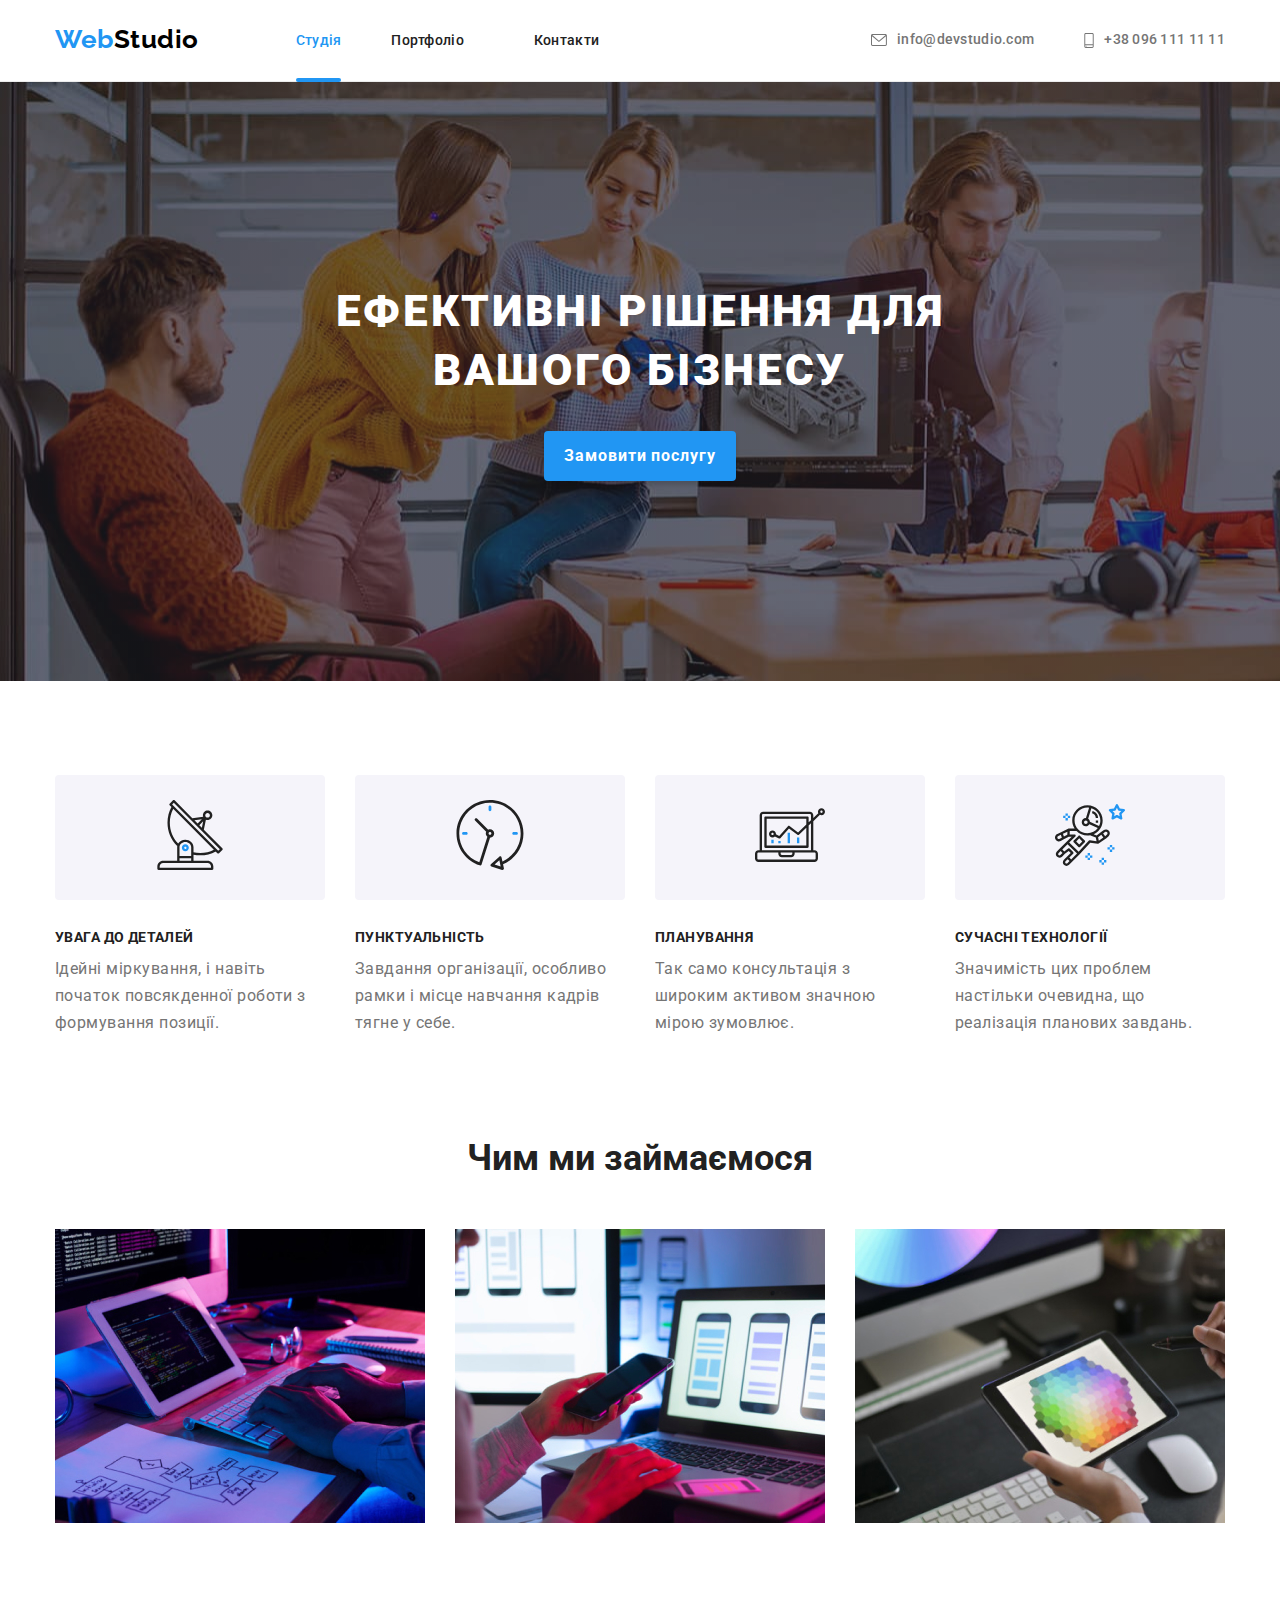
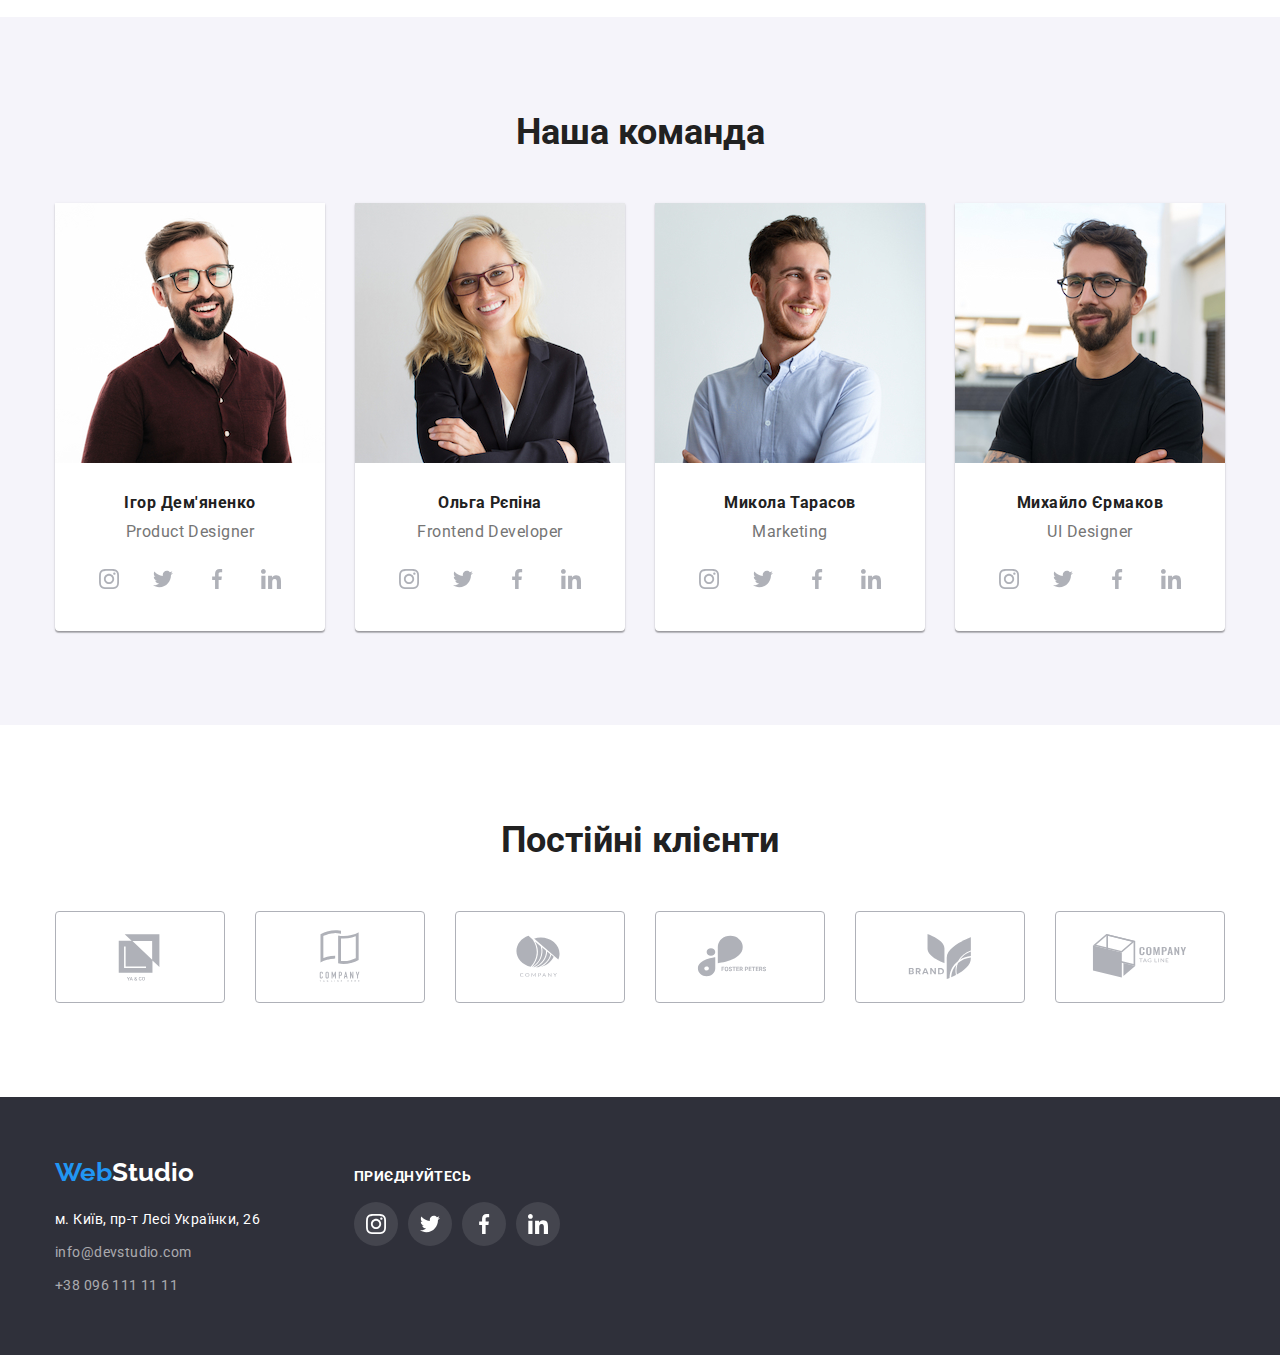
==== index.html @ d39fd20f "add files" ====
<!DOCTYPE html>
<html lang="uk">
  <head>
    <meta charset="UTF-8" />
    <meta http-equiv="X-UA-Compatible" content="IE=edge" />
    <meta name="viewport" content="width=device-width, initial-scale=1.0" />
    <link rel="preconnect" href="https://fonts.googleapis.com" />
    <link rel="preconnect" href="https://fonts.gstatic.com" crossorigin />
    <link
      href="https://fonts.googleapis.com/css2?family=Raleway:wght@700&family=Roboto:wght@400;500;700;900&display=swap"
      rel="stylesheet"
    />
    <link
      rel="stylesheet"
      href="https://cdnjs.cloudflare.com/ajax/libs/modern-normalize/1.1.0/modern-normalize.min.css"
    />
    <link rel="stylesheet" type="text/css" href="./css/styles.css" />
    <title>Document</title>
  </head>

  <body>
    <!--Header block-->
    <header class="header">
      <div class="container header-block">
        <!--Nav element-->
        <nav class="header-nav">
          <a class="header-logotype decoration" href="./index.html">
            Web<span class="logotype-first">Studio</span>
          </a>

          <ul class="header-menu header-list">
            <li class="header-item">
              <a href="./index.html" class="header-link link decoration current"> Студія </a>
            </li>
            <li class="header-item">
              <a href="./portfolio.html" class="header-link link decoration"> Портфоліо </a>
            </li>
            <li class="header-item">
              <a href="" class="header-link link decoration"> Контакти </a>
            </li>
          </ul>
        </nav>

        <!--Contacts information-->
        <ul class="header-list">
          <li class="header-item">
            <a href="mailto:info@devstudio.com" class="header-contact decoration">
              <svg class="header-icon-envelope">
                <use href="./images/icons/sprite.svg#envelope"></use>
              </svg>
              info@devstudio.com
            </a>
          </li>
          <li class="header-item">
            <a href="tel:+380961111111" class="header-contact decoration">
              <svg class="header-icon-smartphone">
                <use href="./images/icons/sprite.svg#smartphone"></use>
              </svg>
              +38 096 111 11 11
            </a>
          </li>
        </ul>
      </div>
    </header>

    <!--Main block-->
    <main>
      <!--Hero section-->
      <section class="hero">
        <div class="container hero-container">
          <h2 class="hero-heading">Ефективні рішення для вашого бізнесу</h2>
          <button class="hero-button" data-modal-open type="button">Замовити послугу</button>
        </div>
      </section>

      <!-- Main section -->
      <section class="advantage">
        <!-- Will be hidden -->
        <h2 class="visually-hidden">Переваги</h2>

        <!-- Advantage block-->
        <div class="container">
          <ul class="advantage-list">
            <li class="advantage-item">
              <div class="advantage-container">
                <svg class="advantage-icon">
                  <use href="./images/icons/sprite.svg#antenna"></use>
                </svg>
              </div>
              <h3 class="advantage-header">УВАГА ДО ДЕТАЛЕЙ</h3>
              <p class="advantage-description">
                Ідейні міркування, і навіть початок повсякденної роботи з формування позиції.
              </p>
            </li>
            <li class="advantage-item">
              <div class="advantage-container">
                <svg class="advantage-icon">
                  <use href="./images/icons/sprite.svg#clock"></use>
                </svg>
              </div>
              <h3 class="advantage-header">ПУНКТУАЛЬНІСТЬ</h3>
              <p class="advantage-description">
                Завдання організації, особливо рамки і місце навчання кадрів тягне у себе.
              </p>
            </li>
            <li class="advantage-item">
              <div class="advantage-container">
                <svg class="advantage-icon">
                  <use href="./images/icons/sprite.svg#diagram"></use>
                </svg>
              </div>
              <h3 class="advantage-header">ПЛАНУВАННЯ</h3>
              <p class="advantage-description">
                Так само консультація з широким активом значною мірою зумовлює.
              </p>
            </li>
            <li class="advantage-item">
              <div class="advantage-container">
                <svg class="advantage-icon">
                  <use href="./images/icons/sprite.svg#astronaut"></use>
                </svg>
              </div>
              <h3 class="advantage-header">СУЧАСНІ ТЕХНОЛОГІЇ</h3>
              <p class="advantage-description">
                Значимість цих проблем настільки очевидна, що реалізація планових завдань.
              </p>
            </li>
          </ul>
        </div>
      </section>

      <!-- Examples section -->
      <section class="examples">
        <div class="container">
          <h2 class="section-head examples-head">Чим ми займаємося</h2>

          <ul class="examples-list">
            <li class="examples-item">
              <img
                src="./images/index/box-1.jpg"
                alt="The people writing a code"
                width="370"
                height="294"
              />
            </li>
            <li class="examples-item">
              <img
                src="./images/index/box-2.jpg"
                alt="The people choosing a layout"
                width="370"
                height="294"
              />
            </li>
            <li class="examples-item">
              <img
                src="./images/index/box-3.jpg"
                alt="The people selecting a color"
                width="370"
                height="294"
              />
            </li>
          </ul>
        </div>
      </section>

      <!--Team block-->
      <section class="team">
        <div class="container">
          <h2 class="section-head team-head">Наша команда</h2>

          <ul class="team-list">
            <li class="team-biography">
              <img
                src="./images/index/ph-1.jpg"
                alt="Photo by Christopher Walker"
                width="270"
                height="260"
                class="team-photo"
              />
              <div class="biography-block">
                <h3 class="biography-head">Ігор Дем'яненко</h3>
                <p class="biography-description">Product Designer</p>
                <ul class="social-list">
                  <li class="social-item">
                    <a class="social-link" href="">
                      <svg class="social-icon">
                        <use href="./images/icons/sprite.svg#instagram"></use>
                      </svg>
                    </a>
                  </li>
                  <li class="social-item">
                    <a class="social-link" href="">
                      <svg class="social-icon">
                        <use href="./images/icons/sprite.svg#twitter"></use>
                      </svg>
                    </a>
                  </li>
                  <li class="social-item">
                    <a class="social-link" href="">
                      <svg class="social-icon facebook">
                        <use href="./images/icons/sprite.svg#facebook"></use>
                      </svg>
                    </a>
                  </li>
                  <li class="social-item">
                    <a class="social-link" href="">
                      <svg class="social-icon">
                        <use href="./images/icons/sprite.svg#linkedin"></use>
                      </svg>
                    </a>
                  </li>
                </ul>
              </div>
            </li>
            <li class="team-biography">
              <img
                src="./images/index/ph-2.jpg"
                alt="Photo by Kylie Evans"
                width="270"
                height="260"
                class="team-photo"
              />
              <div class="biography-block">
                <h3 class="biography-head">Ольга Рєпіна</h3>
                <p class="biography-description">Frontend Developer</p>
                <ul class="social-list">
                  <li class="social-item">
                    <a class="social-link" href="">
                      <svg class="social-icon">
                        <use href="./images/icons/sprite.svg#instagram"></use>
                      </svg>
                    </a>
                  </li>
                  <li class="social-item">
                    <a class="social-link" href="">
                      <svg class="social-icon">
                        <use href="./images/icons/sprite.svg#twitter"></use>
                      </svg>
                    </a>
                  </li>
                  <li class="social-item">
                    <a class="social-link" href="">
                      <svg class="social-icon facebook">
                        <use href="./images/icons/sprite.svg#facebook"></use>
                      </svg>
                    </a>
                  </li>
                  <li class="social-item">
                    <a class="social-link" href="">
                      <svg class="social-icon">
                        <use href="./images/icons/sprite.svg#linkedin"></use>
                      </svg>
                    </a>
                  </li>
                </ul>
              </div>
            </li>
            <li class="team-biography">
              <img
                src="./images/index/ph-3.jpg"
                alt="Photo by  Ryan Harris"
                width="270"
                height="260"
                class="team-photo"
              />
              <div class="biography-block">
                <h3 class="biography-head">Микола Тарасов</h3>
                <p class="biography-description">Marketing</p>
                <ul class="social-list">
                  <li class="social-item">
                    <a class="social-link" href="">
                      <svg class="social-icon">
                        <use href="./images/icons/sprite.svg#instagram"></use>
                      </svg>
                    </a>
                  </li>
                  <li class="social-item">
                    <a class="social-link" href="">
                      <svg class="social-icon">
                        <use href="./images/icons/sprite.svg#twitter"></use>
                      </svg>
                    </a>
                  </li>
                  <li class="social-item">
                    <a class="social-link" href="">
                      <svg class="social-icon facebook">
                        <use href="./images/icons/sprite.svg#facebook"></use>
                      </svg>
                    </a>
                  </li>
                  <li class="social-item">
                    <a class="social-link" href="">
                      <svg class="social-icon">
                        <use href="./images/icons/sprite.svg#linkedin"></use>
                      </svg>
                    </a>
                  </li>
                </ul>
              </div>
            </li>
            <li class="team-biography">
              <img
                src="./images/index/ph-4.jpg"
                alt="Photo by Tyler Moore"
                width="270"
                height="260"
                class="team-photo"
              />
              <div class="biography-block">
                <h3 class="biography-head">Михайло Єрмаков</h3>
                <p class="biography-description">UI Designer</p>
                <ul class="social-list">
                  <li class="social-item">
                    <a class="social-link" href="">
                      <svg class="social-icon">
                        <use href="./images/icons/sprite.svg#instagram"></use>
                      </svg>
                    </a>
                  </li>
                  <li class="social-item">
                    <a class="social-link" href="">
                      <svg class="social-icon">
                        <use href="./images/icons/sprite.svg#twitter"></use>
                      </svg>
                    </a>
                  </li>
                  <li class="social-item">
                    <a class="social-link" href="">
                      <svg class="social-icon facebook">
                        <use href="./images/icons/sprite.svg#facebook"></use>
                      </svg>
                    </a>
                  </li>
                  <li class="social-item">
                    <a class="social-link" href="">
                      <svg class="social-icon">
                        <use href="./images/icons/sprite.svg#linkedin"></use>
                      </svg>
                    </a>
                  </li>
                </ul>
              </div>
            </li>
          </ul>
        </div>
      </section>

      <!-- Постійні клієнти -->
      <section class="clients">
        <div class="container">
          <h2 class="section-head clients-head">Постійні клієнти</h2>
          <ul class="clients-list">
            <li class="clients-item">
              <a class="clients-link" href="">
                <svg class="clients-icon">
                  <use href="./images/icons/sprite.svg#logo-0"></use>
                </svg>
              </a>
            </li>
            <li class="clients-item">
              <a class="clients-link" href="">
                <svg class="clients-icon">
                  <use href="./images/icons/sprite.svg#logo-1"></use>
                </svg>
              </a>
            </li>
            <li class="clients-item">
              <a class="clients-link" href="">
                <svg class="clients-icon">
                  <use href="./images/icons/sprite.svg#logo-2"></use>
                </svg>
              </a>
            </li>
            <li class="clients-item">
              <a class="clients-link" href="">
                <svg class="clients-icon">
                  <use href="./images/icons/sprite.svg#logo-3"></use>
                </svg>
              </a>
            </li>
            <li class="clients-item">
              <a class="clients-link" href="">
                <svg class="clients-icon">
                  <use href="./images/icons/sprite.svg#logo-4"></use>
                </svg>
              </a>
            </li>
            <li class="clients-item">
              <a class="clients-link" href="">
                <svg class="clients-icon">
                  <use href="./images/icons/sprite.svg#logo-5"></use>
                </svg>
              </a>
            </li>
          </ul>
        </div>
      </section>
    </main>

    <!--Footer block-->
    <footer>
      <div class="container footer-block">
        <div class="footer-address-block">
          <a class="footer-logotype decoration" href="./index.html">
            Web<span class="logotype-second">Studio</span>
          </a>

          <address class="footer-address">
            <ul class="adress-list">
              <li class="adress-item">
                <a
                  class="footer-location decoration"
                  href="https://goo.gl/maps/hc71Jy3B3NvGoyVb9"
                  target="_blank"
                  rel="noopener noreferrer"
                >
                  м. Київ, пр-т Лесі Українки, 26
                </a>
              </li>
              <li class="adress-item">
                <a class="footer-contacts decoration" href="mailto:info@devstudio.com">
                  info@devstudio.com
                </a>
              </li>
              <li class="adress-item">
                <a class="footer-contacts decoration" href="tel:+380961111111">
                  +38 096 111 11 11
                </a>
              </li>
            </ul>
          </address>
        </div>

        <div>
          <p class="footer-exhortation">приєднуйтесь</p>

          <ul class="footer-list">
            <li class="footer-item">
              <a class="footer-link" href="">
                <svg class="footer-icon">
                  <use href="./images/icons/sprite.svg#instagram"></use>
                </svg>
              </a>
            </li>
            <li class="footer-item">
              <a class="footer-link" href="">
                <svg class="footer-icon">
                  <use href="./images/icons/sprite.svg#twitter"></use>
                </svg>
              </a>
            </li>
            <li class="footer-item">
              <a class="footer-link" href="">
                <svg class="footer-icon facebook">
                  <use href="./images/icons/sprite.svg#facebook"></use>
                </svg>
              </a>
            </li>
            <li class="footer-item">
              <a class="footer-link" href="">
                <svg class="footer-icon">
                  <use href="./images/icons/sprite.svg#linkedin"></use>
                </svg>
              </a>
            </li>
          </ul>
        </div>
      </div>
    </footer>
    <div class="backdrop is-hiden" data-modal>
      <div class="modal">
        <p>
          Lorem ipsum dolor sit, amet consectetur adipisicing elit. Rem est doloremque eum ab
          accusamus laboriosam doloribus saepe iusto sapiente sunt commodi libero dolore vel, veniam
          omnis perferendis aut. Temporibus, illo?
        </p>
        <button data-modal-close>Закрити</button>
      </div>
    </div>
    <script src="./js/modal.js"></script>
  </body>
</html>
---- css/styles.css ----
/* line color #ECECEC */
:root {
  --main-background: #ffffff;
  --title-background: #2f303a;
  --section-background: #f5f4fa;
  --main-text: #212121;
  --links-hower: #2196f3;
  --descripting-text: #757575;
  --logotype-second-color: #000000;
  --contact_text: rgba(255, 255, 255, 0.6);
}

*,
*::before,
*::after {
  box-sizing: border-box;
}

h1,
h2,
h3,
h4,
p {
  margin-top: 0;
  margin-bottom: 0;
}

ol,
ul {
  margin-top: 0;
  margin-bottom: 0;
  padding-left: 0;
}

img {
  display: block;
}

/* Main preset */
body {
  background-color: var(--main-background);
  color: var(--main-text);
  font-family: Roboto, sans-serif;
}

.container {
  width: 1200px;
  padding-left: 15px;
  padding-right: 15px;
  margin-right: auto;
  margin-left: auto;
}

.section-head {
  font-size: 36px;
  line-height: 1.17;
  text-align: center;
}

.decoration {
  text-decoration: none;
}

.header-menu,
.header-list,
.advantage-list,
.examples-list,
.team-list,
.filter,
.projects-list,
.footer-list,
.biography-icon-list,
.social-list,
.clients-list,
.footer-list,
.adress-list {
  list-style: none;
}

.visually-hidden {
  position: absolute;
  width: 1px;
  height: 1px;
  margin: -1px;
  border: 0;
  padding: 0;

  white-space: nowrap;
  clip-path: inset(100%);
  clip: rect(0 0 0 0);
  overflow: hidden;
}

/* Header block styles */
.header {
  border-bottom: 1px solid #ececec;
}

.header-block {
  display: flex;
  align-items: center;
  justify-content: space-between;
}

.header-nav {
  display: flex;
  align-items: center;
}

.header-logotype {
  margin-right: 97px;
  padding-top: 24px;
  padding-bottom: 25px;

  letter-spacing: 0.02em;
  font-size: 14px;
  line-height: 1.14;
}

.header-logotype,
.footer-logotype {
  color: var(--links-hower);
  font-family: Raleway, sans-serif;
  font-weight: 700;
  font-size: 26px;
  line-height: 1.19;
}

.header-logotype > .logotype-first {
  color: var(--logotype-second-color);
}

.header-menu,
.header-list {
  display: flex;
}

.header-menu .link {
  display: block;
  padding-top: 32px;
  padding-bottom: 32px;
  color: inherit;
  font-weight: 500;
  letter-spacing: 0.02em;
}

.header-item:first-child {
  margin-right: 53px;
}

.header-item:nth-child(2) {
  margin-right: 70px;
}

.header-item:last-child {
  margin-right: auto;
}

.header-item {
  display: inline-block;
}

.header-link {
  font-size: 14px;
  line-height: 1.19;
  position: relative;
  transition: color 250ms cubic-bezier(0.4, 0, 0.2, 1);
}

.header-contact {
  display: inline-flex;
  align-items: center;
  color: var(--descripting-text);
  font-weight: 500;
  padding-top: 32px;
  padding-bottom: 32px;

  letter-spacing: 0.02em;
  font-size: 14px;
  line-height: 1.14;
}

.header-item:first-child {
  margin-right: 50px;
}

.header-icon-envelope {
  width: 16px;
  height: 12px;
  margin-right: 10px;
  fill: var(--descripting-text);
}

.header-icon-smartphone {
  width: 10px;
  height: 15px;
  margin-right: 10px;
  fill: var(--descripting-text);
}

.header-contact:hover .header-icon-envelope,
.header-contact:focus .header-icon-envelope,
.header-contact:hover .header-icon-smartphone,
.header-contact:focus .header-icon-smartphone,
.clients-link:hover .clients-icon,
.clients-link:focus .clients-icon {
  fill: var(--links-hower);
  transition: fill 250ms cubic-bezier(0.4, 0, 0.2, 1);
}

.header-nav .link:hover,
.header-nav .link:focus,
.header-link.current,
.header-contacts .link:hover,
.header-contacts .link:focus,
.footer-contacts:hover,
.footer-contacts:focus,
.header-contact:hover,
.header-contact:focus {
  color: var(--links-hower);
  transition: color 250ms cubic-bezier(0.4, 0, 0.2, 1);
}

.header-link.current::after {
  content: '';
  width: 100%;
  height: 4px;
  border-radius: 2px;
  background-color: var(--links-hower);
  position: absolute;
  left: 0;
  bottom: -1px;
}

.header-link:hover::after,
.header-link:focus::after {
  content: '';
  width: 100%;
  height: 4px;
  border-radius: 2px;
  background-color: var(--links-hower);
  position: absolute;
  left: 0;
  bottom: -1px;
  transition: color 250ms cubic-bezier(0.4, 0, 0.2, 1),
    background-color 250ms cubic-bezier(0.4, 0, 0.2, 1), border 250ms cubic-bezier(0.4, 0, 0.2, 1);
}

/* Main block Hero section styles */

.hero {
  display: block;
  background-color: var(--title-background);
  background-image: linear-gradient(to right, rgba(47, 48, 58, 0.4), rgba(47, 48, 58, 0.4)),
    url('../images/index/img.jpg');
  margin-right: auto;
  margin-left: auto;

  max-width: 1600px;
  color: var(--main-background);
  padding-top: 200px;
  padding-bottom: 200px;
  text-align: center;
}

.hero-container {
  justify-content: center;
}

.hero-heading {
  margin-left: auto;
  margin-right: auto;
  justify-content: center;
  text-align: center;
  max-width: 700px;
  margin-bottom: 30px;
  font-weight: 900;
  font-size: 44px;
  line-height: 1.36;
  letter-spacing: 0.06em;
  text-transform: uppercase;
}

.hero-button {
  border: var(--links-hower);
  border-radius: 4px;
  padding: 10px 20px;
  color: var(--main-background);
  background-color: var(--links-hower);
  font-weight: 700;
  font-size: 16px;
  line-height: 1.88;
  letter-spacing: 0.06em;
  box-shadow: 0px 4px 4px rgba(0, 0, 0, 0.15);
  cursor: pointer;
}

.hero-button:hover,
.hero-button:focus {
  background-color: #188ce8;
  transition: background-color 250ms cubic-bezier(0.4, 0, 0.2, 1);
}

/* Main block Advantage section styles */
.advantage {
  padding-top: 94px;
  padding-bottom: 100px;
}

.advantage-list {
  display: flex;
}

.advantage-icon {
  width: 70px;
  height: 70px;
}

.advantage-item {
  max-width: 270px;
}

.advantage-container {
  text-align: center;
  max-width: 270px;
  padding-top: 25px;
  padding-bottom: 25px;
  background-color: #f5f4fa;
  border-radius: 4px;
}

.advantage-header {
  margin-bottom: 9px;
  font-weight: 700;
  font-size: inherit;

  letter-spacing: 0.03em;
  font-size: 14px;
  line-height: 1.14;
  text-transform: uppercase;
}

.advantage-description {
  color: var(--descripting-text);
  line-height: 1.71;
  letter-spacing: 0.03em;
}

.advantage-item:not(:last-child) {
  margin-right: 30px;
}
.advantage-container {
  margin-bottom: 30px;
}

/* Main block Examples section styles */

.examples {
  padding-bottom: 94px;
}

.examples-head {
  margin-bottom: 50px;
}

.examples-list {
  display: flex;
}

.examples-item:not(:last-child) {
  margin-right: 30px;
}

/* Team block styles */

.team {
  padding-top: 94px;
  padding-bottom: 94px;
  background-color: var(--section-background);
}

.team-head {
  margin-bottom: 50px;
}

.team-list {
  display: flex;
}

.biography-block {
  padding-top: 30px;
  padding-bottom: 30px;
}

.team-biography {
  background-color: var(--main-background);
  border: 0px 3px 3px 0px;
  box-shadow: 0px 1px 3px rgba(0, 0, 0, 0.12), 0px 1px 1px rgba(0, 0, 0, 0.14),
    0px 2px 1px rgba(0, 0, 0, 0.2);
  border-radius: 0px 0px 4px 4px;
}

.team-biography:not(:last-child) {
  margin-right: 30px;
}

.biography-head {
  margin-bottom: 10px;
  font-size: 16px;
  line-height: 1.19;
  letter-spacing: 0.03em;
  text-align: center;
}

.biography-description {
  color: var(--descripting-text);
  font-size: 16px;
  line-height: 1.19;
  letter-spacing: 0.03em;
  text-align: center;
  margin-bottom: 16px;
}

.social-list {
  display: flex;
  padding-right: 32px;
  padding-left: 32px;
}

.social-item:not(:last-child) {
  margin-right: 10px;
}

.social-link {
  display: flex;
  justify-content: center;
  align-items: center;
  width: 44px;
  height: 44px;
  border-radius: 50%;
}

.social-icon {
  fill: #afb1b8;
  width: 20px;
  height: 20px;
}

.social-link:hover,
.social-link:focus {
  background-color: var(--links-hower);
  transition: background-color 250ms cubic-bezier(0.4, 0, 0.2, 1);
}

.social-link:hover .social-icon,
.social-link:focus .social-icon {
  fill: var(--main-background);
  transition: fill 250ms cubic-bezier(0.4, 0, 0.2, 1);
}

/* Постійні клієнти */
.clients {
  padding-top: 94px;
  padding-bottom: 94px;
}
.clients-head {
  margin-bottom: 50px;
}

.clients-item:not(:last-child) {
  margin-right: 30px;
}

.clients-link:hover,
.clients-link:focus {
  border: 1px solid var(--links-hower);
  transition: border 250ms cubic-bezier(0.4, 0, 0.2, 1);
}

.clients-link {
  width: 170px;
  height: 92px;
  display: flex;
  align-items: center;
  justify-content: center;
  border: 1px solid #afb1b8;
  border-radius: 4px;
  max-width: 170px;
  max-height: 92px;
  outline: transparent;
}

.clients-icon {
  width: 106px;
  height: 60px;
  fill: #afb1b8;
}

.clients-list {
  display: flex;
}

/* Footer section styles */

footer {
  padding-top: 60px;
  padding-bottom: 57px;
  background-color: var(--title-background);
}

.footer-block {
  display: flex;
  align-items: baseline;
  justify-content: flex-start;
}

.footer-logotype > .logotype-second {
  color: var(--main-background);
}

.footer-logotype {
  display: block;
  margin-bottom: 20px;
}

.footer-address-block {
  margin-right: 94px;
}

.footer-location {
  display: block;
  color: var(--main-background);
  font-size: 14px;
  line-height: 1.71;
  letter-spacing: 0.03em;
  margin-bottom: 9px;
  font-style: normal;
}

.footer-contacts {
  display: block;
  color: var(--contact_text);
  font-size: 14px;
  line-height: 1.71;
  font-style: normal;
  letter-spacing: 0.03em;
}

.adress-item:not(:last-child) {
  margin-bottom: 9px;
}

.footer-list {
  display: flex;
}

.footer-item:not(:last-child) {
  margin-right: 10px;
}

.footer-link {
  display: flex;
  justify-content: center;
  align-items: center;
  width: 44px;
  height: 44px;
  border-radius: 50%;
  background-color: rgba(255, 255, 255, 0.1);
}

.footer-icon {
  fill: var(--main-background);
  width: 20px;
  height: 20px;
}

.footer-link:hover,
.footer-link:focus {
  background-color: var(--links-hower);
  transition: background-color 250ms cubic-bezier(0.4, 0, 0.2, 1);
}

.footer-exhortation {
  font-weight: 700;
  font-size: 14px;
  line-height: calc(14 / 16);
  letter-spacing: 0.03em;
  text-transform: uppercase;
  color: var(--main-background);
  margin-bottom: 20px;
}

/* Portfolio buttons  */
.projects-filter {
  border-radius: 4px;
  color: var(--main-text);
  background-color: var(--section-background);
  font-weight: 500;
  font-size: 16px;
  line-height: 1.62;
  letter-spacing: 0.03em;
  /* 1.63 fact */
  text-align: center;
}

.projects-filter:hover,
.projects-filter:focus {
  color: var(--main-background);
  background-color: var(--links-hower);
  box-shadow: 0px 3px 1px rgba(0, 0, 0, 0.1), 0px 1px 2px rgba(0, 0, 0, 0.08),
    0px 2px 2px rgba(0, 0, 0, 0.12);
  transition: background-color 250ms cubic-bezier(0.4, 0, 0.2, 1),
    color 250ms cubic-bezier(0.4, 0, 0.2, 1), box-shadow 250ms cubic-bezier(0.4, 0, 0.2, 1);
}

/* Portfolio main  */
.projects {
  padding-top: 94px;
  padding-bottom: 94px;
}

.filter {
  display: flex;
  justify-content: center;
  margin-bottom: 34px;
}

.projects-filter {
  border-radius: 4px;
  border: var(--descripting-text);
  padding: 6px 27px;
  cursor: pointer;
}

.projects-filter:nth-child(3) {
  padding: 6px 53px;
}

.filter-item:not(:last-child) {
  margin-right: 8px;
}

.projects-list {
  display: flex;
  flex-wrap: wrap;
  gap: 30px;
}

.projects-item {
  width: calc((100% - 2 * 30px) / 3);
}

.project-link:hover .project-block,
.project-link:focus .project-block {
  background-color: #ffffff;
  box-shadow: 0px 1px 1px rgba(0, 0, 0, 0.12), 0px 4px 4px rgba(0, 0, 0, 0.06),
    1px 4px 6px rgba(0, 0, 0, 0.16);
  transition: background-color 250ms cubic-bezier(0.4, 0, 0.2, 1),
    box-shadow 250ms cubic-bezier(0.4, 0, 0.2, 1);
}

.project-link {
  outline: transparent;
}

.description-block {
  padding: 20px 24px;
  border-right: 1px solid #eeeeee;
  border-bottom: 1px solid #eeeeee;
  border-left: 1px solid #eeeeee;
}

.overlay-wrapper {
  position: relative;
  overflow: hidden;
}

.overlay {
  width: 100%;
  height: 100%;
  position: absolute;
  left: 0;
  top: 0;
  background-color: rgba(33, 150, 243, 0.9);
  transform: translateY(100%);
  transition: transform 250ms cubic-bezier(0.4, 0, 0.2, 1);
  padding: 63px 24px;
}

.overlay-description {
  font-weight: 400;
  font-size: 18px;
  line-height: 1.56;
  letter-spacing: 0.03em;
  color: var(--main-background);
}

.project-link:hover .overlay,
.project-link:focus .overlay {
  transform: translateY(0);
}

.portfolio-head {
  margin-bottom: 4px;
  font-weight: 700;
  font-size: 18px;
  line-height: 2;
  letter-spacing: 0.06em;
  color: var(--main-text);
}

.portfolio-description {
  font-size: 16px;
  line-height: 1.88;
  letter-spacing: 0.03em;
  color: var(--descripting-text);
}

/* modal icon */

.backdrop {
  position: fixed;
  top: 0;
  left: 0;
  width: 100vw;
  height: 100vh;
  opacity: 1;
  visibility: visible;
  background-color: rgba(0, 0, 0, 0.2);
  box-shadow: 0px 1px 3px rgba(0, 0, 0, 0.12), 0px 1px 1px rgba(0, 0, 0, 0.14),
    0px 2px 1px rgba(0, 0, 0, 0.2);
  border-radius: 4px;
}

.backdrop.is-hiden {
  visibility: hidden;
  opacity: 0;
  pointer-events: none;
}

.modal {
  position: absolute;
  width: 528px;
  height: 581px;
  background-color: var(--main-background);
  top: 50%;
  left: 50%;
  transform: translate(-50%, -50%);
}
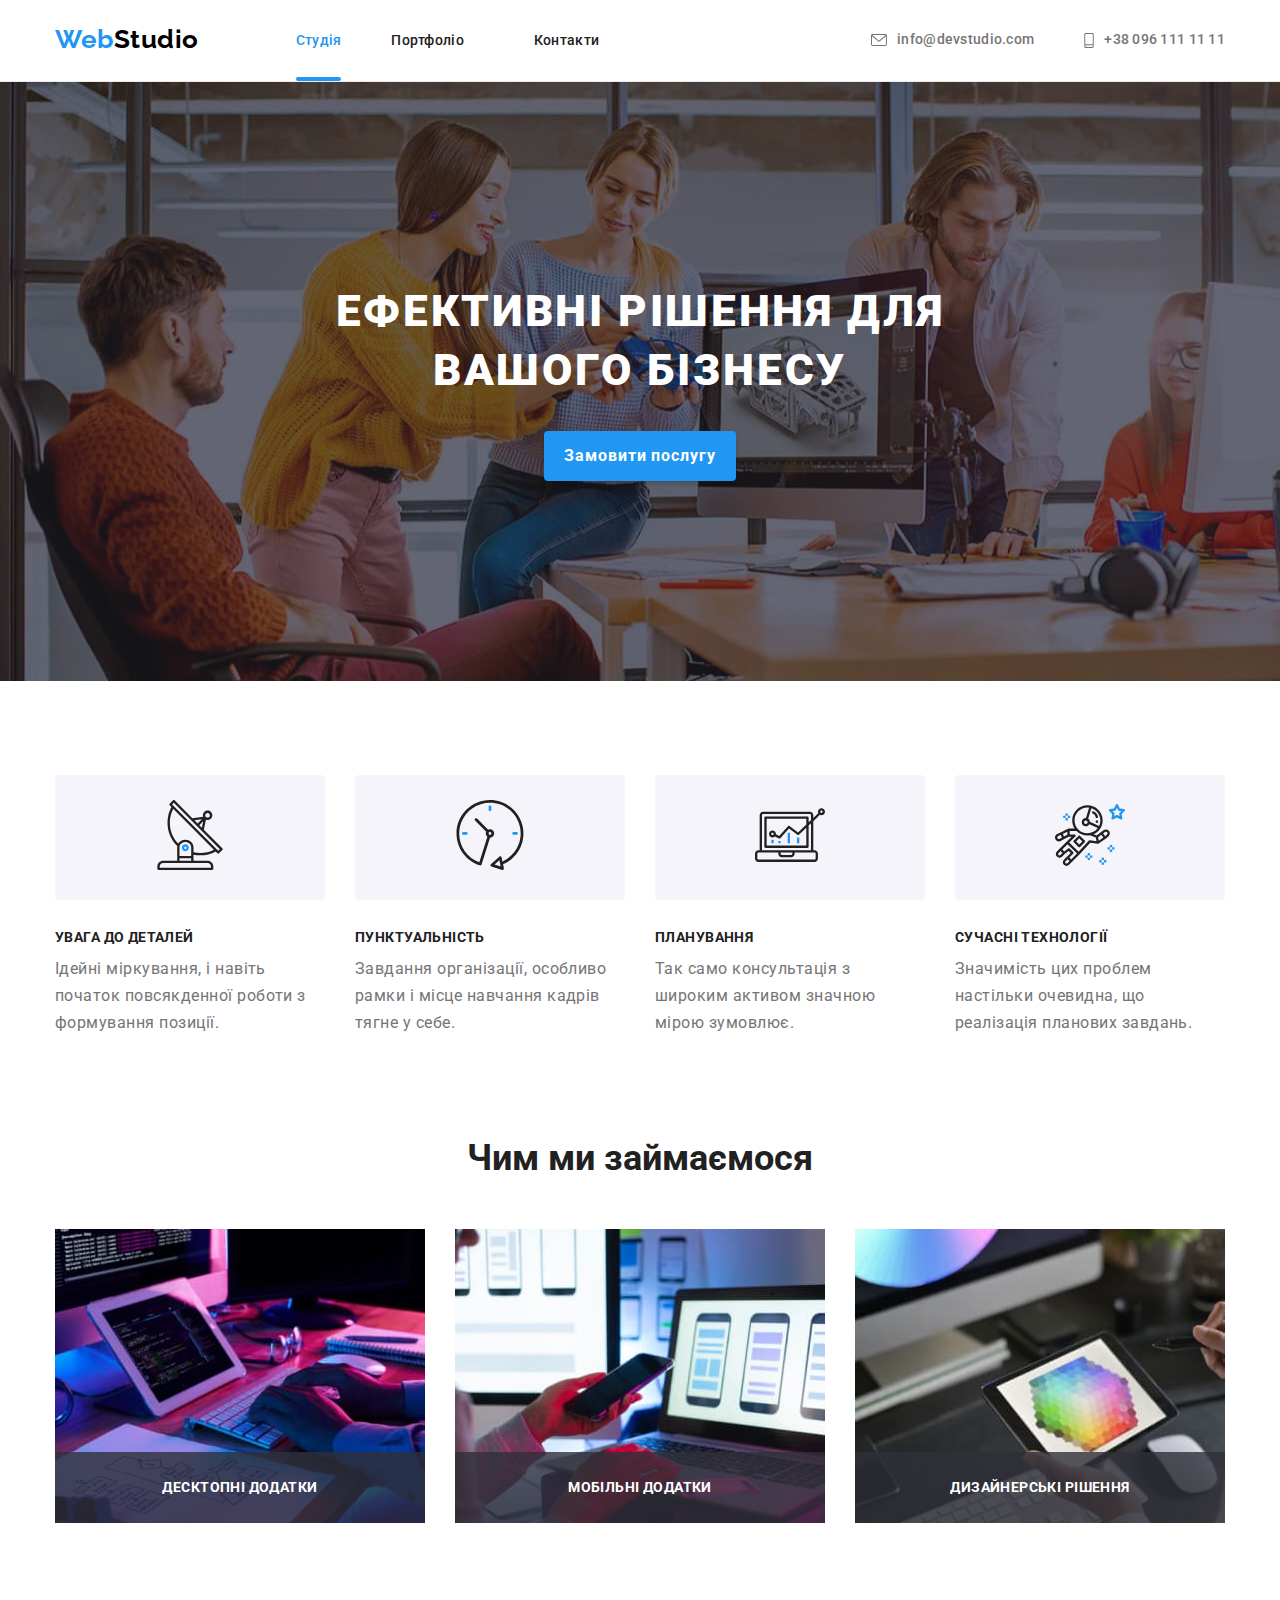
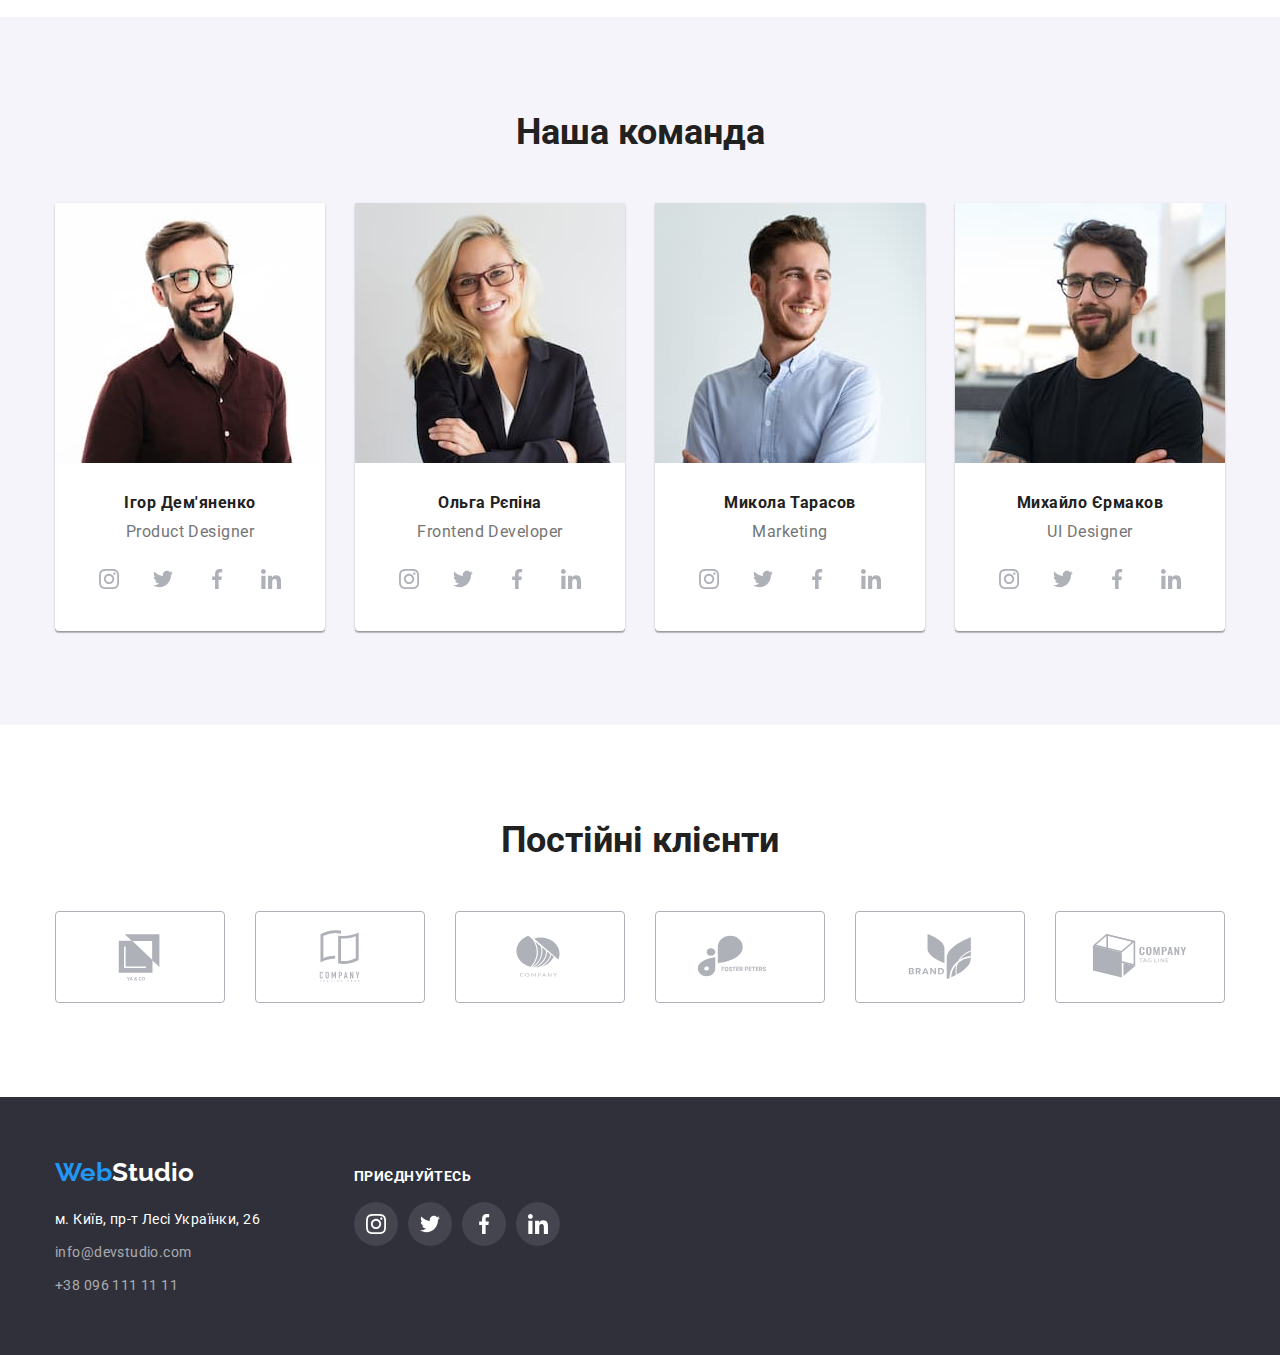
==== commit 93b2aa7c: "files update" ====
--- a/index.html
+++ b/index.html
@@ -136,6 +136,9 @@
 
           <ul class="examples-list">
             <li class="examples-item">
+              <div class="examples-description">
+                <p class="examples-text">Десктопні додатки</p>
+              </div>
               <img
                 src="./images/index/box-1.jpg"
                 alt="The people writing a code"
@@ -144,6 +147,9 @@
               />
             </li>
             <li class="examples-item">
+              <div class="examples-description">
+                <p class="examples-text">Мобільні додатки</p>
+              </div>
               <img
                 src="./images/index/box-2.jpg"
                 alt="The people choosing a layout"
@@ -152,6 +158,9 @@
               />
             </li>
             <li class="examples-item">
+              <div class="examples-description">
+                <p class="examples-text">Дизайнерські рішення</p>
+              </div>
               <img
                 src="./images/index/box-3.jpg"
                 alt="The people selecting a color"
@@ -467,14 +476,13 @@
         </div>
       </div>
     </footer>
-    <div class="backdrop is-hiden" data-modal>
+    <div class="backdrop is-hidden" data-modal>
       <div class="modal">
-        <p>
-          Lorem ipsum dolor sit, amet consectetur adipisicing elit. Rem est doloremque eum ab
-          accusamus laboriosam doloribus saepe iusto sapiente sunt commodi libero dolore vel, veniam
-          omnis perferendis aut. Temporibus, illo?
-        </p>
-        <button data-modal-close>Закрити</button>
+        <button data-modal-close class="modal-button">
+          <svg class="modal-icon">
+            <use href="./images/icons/sprite.svg#close-back"></use>
+          </svg>
+        </button>
       </div>
     </div>
     <script src="./js/modal.js"></script>
--- a/css/styles.css
+++ b/css/styles.css
@@ -178,6 +178,7 @@
   letter-spacing: 0.02em;
   font-size: 14px;
   line-height: 1.14;
+  transition: color 250ms cubic-bezier(0.4, 0, 0.2, 1);
 }
 
 .header-item:first-child {
@@ -189,6 +190,7 @@
   height: 12px;
   margin-right: 10px;
   fill: var(--descripting-text);
+  transition: fill 250ms cubic-bezier(0.4, 0, 0.2, 1);
 }
 
 .header-icon-smartphone {
@@ -196,6 +198,7 @@
   height: 15px;
   margin-right: 10px;
   fill: var(--descripting-text);
+  transition: fill 250ms cubic-bezier(0.4, 0, 0.2, 1);
 }
 
 .header-contact:hover .header-icon-envelope,
@@ -205,7 +208,6 @@
 .clients-link:hover .clients-icon,
 .clients-link:focus .clients-icon {
   fill: var(--links-hower);
-  transition: fill 250ms cubic-bezier(0.4, 0, 0.2, 1);
 }
 
 .header-nav .link:hover,
@@ -218,7 +220,6 @@
 .header-contact:hover,
 .header-contact:focus {
   color: var(--links-hower);
-  transition: color 250ms cubic-bezier(0.4, 0, 0.2, 1);
 }
 
 .header-link.current::after {
@@ -229,11 +230,11 @@
   background-color: var(--links-hower);
   position: absolute;
   left: 0;
-  bottom: -1px;
-}
-
-.header-link:hover::after,
-.header-link:focus::after {
+  bottom: 0px;
+  opacity: 1;
+}
+
+.header-link::after {
   content: '';
   width: 100%;
   height: 4px;
@@ -241,9 +242,14 @@
   background-color: var(--links-hower);
   position: absolute;
   left: 0;
-  bottom: -1px;
-  transition: color 250ms cubic-bezier(0.4, 0, 0.2, 1),
-    background-color 250ms cubic-bezier(0.4, 0, 0.2, 1), border 250ms cubic-bezier(0.4, 0, 0.2, 1);
+  bottom: 0px;
+  transition: opacity 250ms cubic-bezier(0.4, 0, 0.2, 1);
+  opacity: 0;
+}
+
+.header-link:hover::after,
+.header-link:focus::after {
+  opacity: 1;
 }
 
 /* Main block Hero section styles */
@@ -293,12 +299,12 @@
   letter-spacing: 0.06em;
   box-shadow: 0px 4px 4px rgba(0, 0, 0, 0.15);
   cursor: pointer;
+  transition: background-color 250ms cubic-bezier(0.4, 0, 0.2, 1);
 }
 
 .hero-button:hover,
 .hero-button:focus {
   background-color: #188ce8;
-  transition: background-color 250ms cubic-bezier(0.4, 0, 0.2, 1);
 }
 
 /* Main block Advantage section styles */
@@ -367,8 +373,32 @@
   display: flex;
 }
 
+.examples-item {
+  position: relative;
+}
+
 .examples-item:not(:last-child) {
   margin-right: 30px;
+}
+
+.examples-description {
+  display: flexbox;
+  width: 100%;
+  position: absolute;
+  bottom: 0;
+  background-color: rgba(47, 48, 58, 0.8);
+  padding-top: 27px;
+  padding-bottom: 27px;
+}
+
+.examples-text {
+  font-weight: 700;
+  font-size: 14px;
+  line-height: 1.19;
+  text-align: center;
+  letter-spacing: 0.03em;
+  text-transform: uppercase;
+  color: var(--main-background);
 }
 
 /* Team block styles */
@@ -438,24 +468,24 @@
   width: 44px;
   height: 44px;
   border-radius: 50%;
+  transition: background-color 250ms cubic-bezier(0.4, 0, 0.2, 1);
 }
 
 .social-icon {
   fill: #afb1b8;
   width: 20px;
   height: 20px;
+  transition: fill 250ms cubic-bezier(0.4, 0, 0.2, 1);
 }
 
 .social-link:hover,
 .social-link:focus {
   background-color: var(--links-hower);
-  transition: background-color 250ms cubic-bezier(0.4, 0, 0.2, 1);
 }
 
 .social-link:hover .social-icon,
 .social-link:focus .social-icon {
   fill: var(--main-background);
-  transition: fill 250ms cubic-bezier(0.4, 0, 0.2, 1);
 }
 
 /* Постійні клієнти */
@@ -474,7 +504,6 @@
 .clients-link:hover,
 .clients-link:focus {
   border: 1px solid var(--links-hower);
-  transition: border 250ms cubic-bezier(0.4, 0, 0.2, 1);
 }
 
 .clients-link {
@@ -488,12 +517,14 @@
   max-width: 170px;
   max-height: 92px;
   outline: transparent;
+  transition: border-color 250ms cubic-bezier(0.4, 0, 0.2, 1);
 }
 
 .clients-icon {
   width: 106px;
   height: 60px;
   fill: #afb1b8;
+  transition: fill 250ms cubic-bezier(0.4, 0, 0.2, 1);
 }
 
 .clients-list {
@@ -566,6 +597,7 @@
   height: 44px;
   border-radius: 50%;
   background-color: rgba(255, 255, 255, 0.1);
+  transition: background-color 250ms cubic-bezier(0.4, 0, 0.2, 1);
 }
 
 .footer-icon {
@@ -577,7 +609,6 @@
 .footer-link:hover,
 .footer-link:focus {
   background-color: var(--links-hower);
-  transition: background-color 250ms cubic-bezier(0.4, 0, 0.2, 1);
 }
 
 .footer-exhortation {
@@ -630,6 +661,8 @@
   border: var(--descripting-text);
   padding: 6px 27px;
   cursor: pointer;
+  transition: background-color 250ms cubic-bezier(0.4, 0, 0.2, 1),
+    box-shadow 250ms cubic-bezier(0.4, 0, 0.2, 1);
 }
 
 .projects-filter:nth-child(3) {
@@ -655,8 +688,6 @@
   background-color: #ffffff;
   box-shadow: 0px 1px 1px rgba(0, 0, 0, 0.12), 0px 4px 4px rgba(0, 0, 0, 0.06),
     1px 4px 6px rgba(0, 0, 0, 0.16);
-  transition: background-color 250ms cubic-bezier(0.4, 0, 0.2, 1),
-    box-shadow 250ms cubic-bezier(0.4, 0, 0.2, 1);
 }
 
 .project-link {
@@ -716,7 +747,7 @@
   color: var(--descripting-text);
 }
 
-/* modal icon */
+/* modal window */
 
 .backdrop {
   position: fixed;
@@ -724,26 +755,53 @@
   left: 0;
   width: 100vw;
   height: 100vh;
+  background-color: rgba(0, 0, 0, 0.2);
   opacity: 1;
-  visibility: visible;
-  background-color: rgba(0, 0, 0, 0.2);
+  transition: opacity 250ms cubic-bezier(0.4, 0, 0.2, 1),
+    visibility 250ms cubic-bezier(0.4, 0, 0.2, 1);
+}
+
+.backdrop.is-hidden .modal {
+  transform: translate(-50%, -50%) scale(0.2);
+}
+
+.backdrop.is-hidden {
+  visibility: hidden;
+  opacity: 0;
+  pointer-events: none;
+}
+
+/* modal button  */
+
+.modal {
+  position: absolute;
+  display: flex;
+  justify-content: end;
+  width: 528px;
+  height: 581px;
+  background-color: var(--main-background);
   box-shadow: 0px 1px 3px rgba(0, 0, 0, 0.12), 0px 1px 1px rgba(0, 0, 0, 0.14),
     0px 2px 1px rgba(0, 0, 0, 0.2);
   border-radius: 4px;
-}
-
-.backdrop.is-hiden {
-  visibility: hidden;
-  opacity: 0;
-  pointer-events: none;
-}
-
-.modal {
-  position: absolute;
-  width: 528px;
-  height: 581px;
-  background-color: var(--main-background);
   top: 50%;
   left: 50%;
-  transform: translate(-50%, -50%);
-}
+  transform: translate(-50%, -50%) scale(1);
+  transition: transform 250ms cubic-bezier(0.4, 0, 0.2, 1);
+}
+
+.modal-button {
+  display: flex;
+  align-items: center;
+  justify-content: center;
+  background-color: transparent;
+  margin-top: 8px;
+  margin-right: 8px;
+  width: 30px;
+  height: 30px;
+  border: 1px solid rgba(0, 0, 0, 0.1);
+  border-radius: 50%;
+}
+
+.modal-icon {
+  fill: var(--logotype-second-color);
+}
